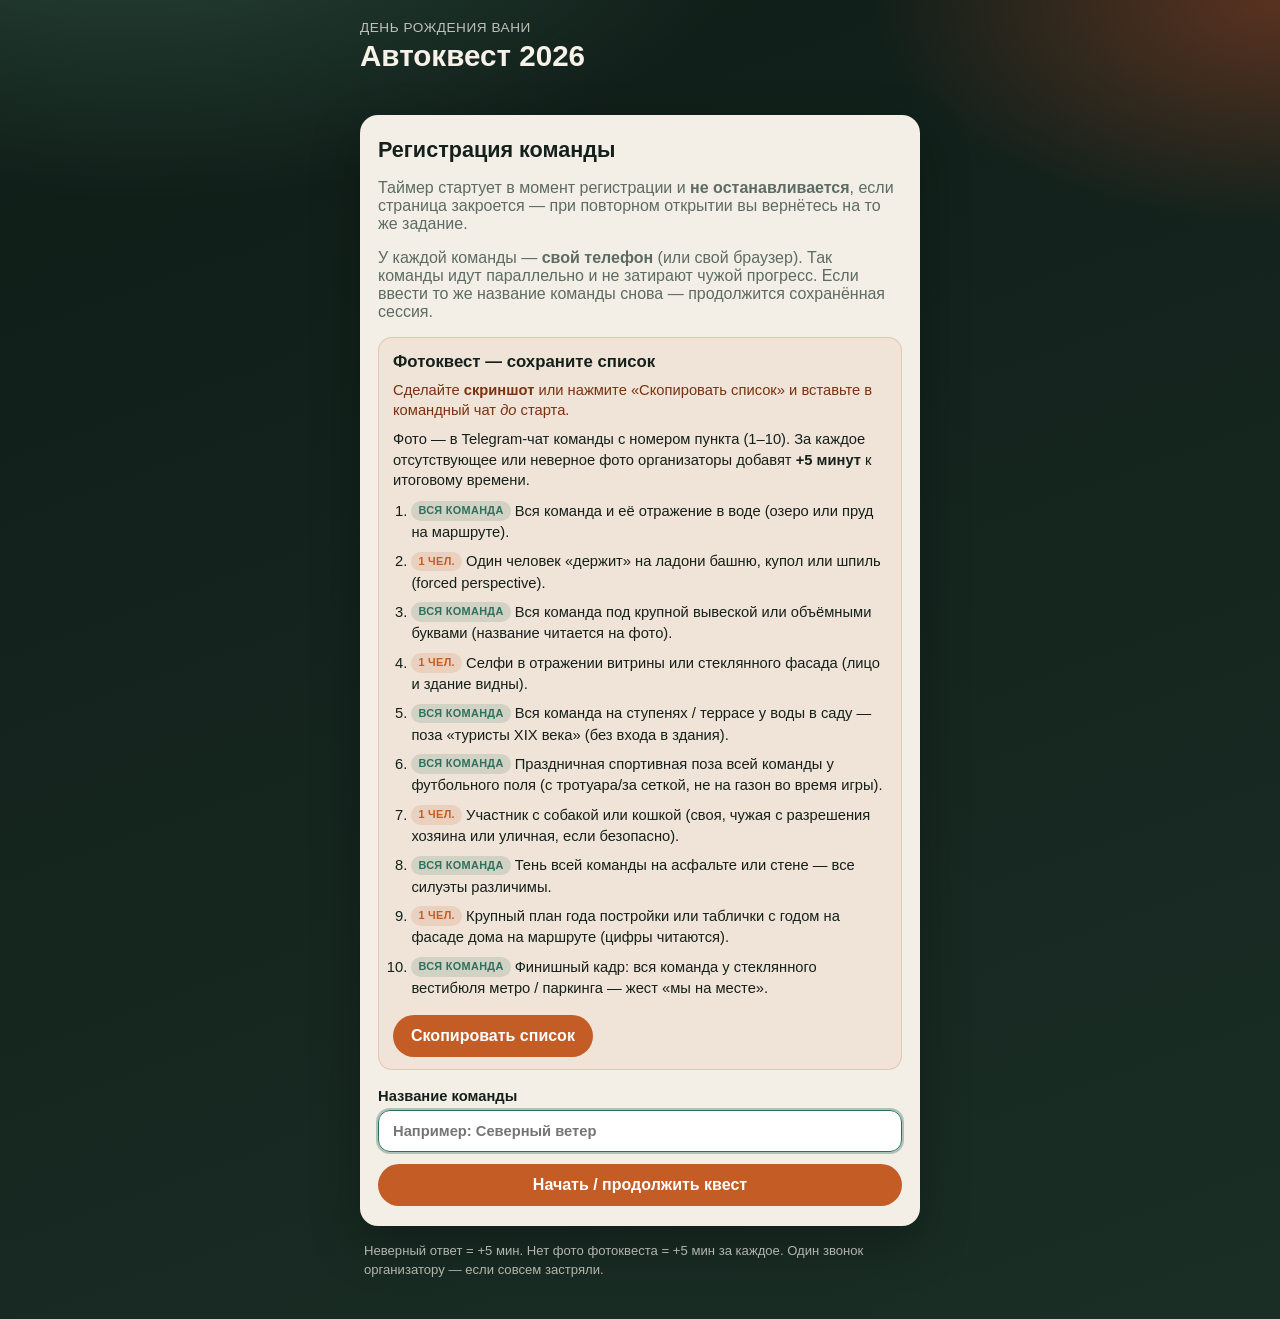
==== index.html @ 4f7bb00e "Publish autoquest 2026 static page for teams" ====
<!DOCTYPE html>
<html lang="ru">
<head>
  <meta charset="UTF-8" />
  <meta name="viewport" content="width=device-width, initial-scale=1, viewport-fit=cover" />
  <meta name="robots" content="noindex,nofollow" />
  <meta name="color-scheme" content="dark light" />
  <title>Автоквест 2026</title>
  <link rel="stylesheet" href="styles.css" />
</head>
<body>
  <div id="privacyShield" class="privacy-shield" hidden aria-hidden="true">
    <p>Автоквест</p>
    <p class="privacy-sub">Вернитесь на экран квеста</p>
  </div>

  <div class="app" id="appRoot">
    <header class="top">
      <div>
        <p class="eyebrow" id="questSubtitle">День рождения</p>
        <h1 id="questTitle">Автоквест 2026</h1>
      </div>
      <div class="timer" id="timerWrap" hidden>
        <span id="liveTimer">0:00</span>
        <small id="penaltyBadge"></small>
      </div>
    </header>

    <p class="save-hint" id="saveHint" aria-live="polite"></p>

    <section class="card" data-screen="register">
      <h2>Регистрация команды</h2>
      <p class="muted">
        Таймер стартует в момент регистрации и <strong>не останавливается</strong>, если страница закроется —
        при повторном открытии вы вернётесь на то же задание.
      </p>
      <p class="muted">
        У каждой команды — <strong>свой телефон</strong> (или свой браузер). Так команды идут параллельно и не затирают чужой прогресс.
        Если ввести то же название команды снова — продолжится сохранённая сессия.
      </p>

      <div class="photo-memo" id="photoMemo">
        <h3>Фотоквест — сохраните список</h3>
        <p class="warn-line">
          Сделайте <strong>скриншот</strong> или нажмите «Скопировать список» и вставьте в командный чат
          <em>до</em> старта.
        </p>
        <p class="rule-line">
          Фото — в Telegram-чат команды с номером пункта (1–10).
          За каждое отсутствующее или неверное фото организаторы добавят
          <strong>+5 минут</strong> к итоговому времени.
        </p>
        <ol class="photo-list" id="photoListRegister"></ol>
        <div class="row">
          <button type="button" class="btn primary" id="copyPhotoList">Скопировать список</button>
        </div>
        <p class="copy-status" id="copyPhotoStatus" hidden></p>
      </div>

      <form id="registerForm" class="stack">
        <label>
          Название команды
          <input id="teamName" name="team" autocomplete="off" required maxlength="60" placeholder="Например: Северный ветер" />
        </label>
        <button type="submit" class="btn primary">Начать / продолжить квест</button>
      </form>
    </section>

    <section class="card" data-screen="resume" hidden>
      <h2>Продолжить?</h2>
      <p>На этом устройстве уже есть команда <strong id="resumeTeam"></strong>.</p>
      <p class="muted" id="resumeStep"></p>
      <div class="row">
        <button type="button" class="btn primary" id="resumeBtn">Продолжить</button>
      </div>
    </section>

    <section class="card" data-screen="quest" hidden>
      <div class="meta">
        <span class="badge" id="stepBadge">Загадка</span>
        <span id="progressText">Шаг 1</span>
      </div>
      <div class="progress"><i id="progressBar"></i></div>
      <p class="team-line">Команда: <strong id="teamLabel"></strong></p>

      <details class="photo-mini">
        <summary>Фотоквест (памятка) — +5 мин за каждое фото</summary>
        <p class="muted small">Список должны были сохранить в чат на старте. Кратко:</p>
        <ol class="photo-list compact" id="photoListQuest"></ol>
      </details>

      <h2 id="stepTitle">Задание</h2>
      <div class="question" id="stepQuestion"></div>
      <p class="hint" id="stepHint" hidden></p>
      <form id="answerForm" class="stack">
        <label>
          Ответ
          <input id="answerInput" autocomplete="off" autocorrect="off" enterkeyhint="done" required />
        </label>
        <button type="submit" class="btn primary" id="answerSubmit">Отправить</button>
      </form>
      <p class="feedback" id="feedback" aria-live="polite"></p>
    </section>

    <section class="card" data-screen="finish" hidden>
      <div id="finishBody"></div>
      <div class="finish-stats">
        <p>Команда: <strong id="finalTeam"></strong></p>
        <p class="big-time">Ваше время: <strong id="finalTime"></strong></p>
        <p class="muted" id="finalPenalty"></p>
        <p class="warn-line" id="photoFinishNote"></p>
      </div>
      <details class="export">
        <summary>Данные для организаторов (если таблица недоступна)</summary>
        <textarea id="exportBox" class="allow-select" readonly rows="10"></textarea>
        <button type="button" class="btn" id="copyExport">Скопировать итог</button>
      </details>
    </section>

    <footer class="foot">
      <p>Неверный ответ = +5 мин. Нет фото фотоквеста = +5 мин за каждое. Один звонок организатору — если совсем застряли.</p>
    </footer>
  </div>

  <script src="js/config.js"></script>
  <script src="js/quests.js"></script>
  <script src="js/app.js"></script>
</body>
</html>
---- styles.css ----
:root {
  --bg: #0f1c17;
  --bg2: #1a2e26;
  --card: #f4efe6;
  --ink: #14201b;
  --muted: #5c6b63;
  --accent: #c45c26;
  --accent2: #2f6f5e;
  --bad: #9b2c2c;
  --good: #1f6b4a;
  --line: rgba(20, 32, 27, 0.12);
  --shadow: 0 18px 50px rgba(0, 0, 0, 0.28);
  --radius: 18px;
  --font: "Segoe UI", "Trebuchet MS", sans-serif;
}

* { box-sizing: border-box; }

html, body {
  margin: 0;
  min-height: 100%;
  font-family: var(--font);
  color: var(--ink);
  background:
    radial-gradient(1200px 600px at 10% -10%, #2a4a3d 0%, transparent 55%),
    radial-gradient(900px 500px at 100% 0%, #5a3220 0%, transparent 45%),
    linear-gradient(160deg, var(--bg), var(--bg2));
  -webkit-user-select: none;
  user-select: none;
  -webkit-touch-callout: none;
  -webkit-tap-highlight-color: transparent;
}

body {
  padding: 20px 14px 40px;
}

/* копирование только там, где нужно вводить / экспортировать */
input,
textarea,
.allow-select {
  -webkit-user-select: text !important;
  user-select: text !important;
  -webkit-touch-callout: default;
}

.privacy-shield {
  position: fixed;
  inset: 0;
  z-index: 99999;
  display: flex;
  flex-direction: column;
  align-items: center;
  justify-content: center;
  gap: 8px;
  background: #0a1210;
  color: #f7f1e8;
  font-size: 1.4rem;
  font-weight: 700;
  letter-spacing: 0.04em;
}

.privacy-shield[hidden] {
  display: none !important;
}

.privacy-sub {
  margin: 0;
  font-size: 0.95rem;
  font-weight: 500;
  opacity: 0.7;
}

body.privacy-on .app {
  filter: blur(28px);
  opacity: 0;
  pointer-events: none;
}

.app {
  width: min(560px, 100%);
  margin: 0 auto;
}

.top {
  display: flex;
  justify-content: space-between;
  gap: 12px;
  align-items: flex-start;
  color: #f7f1e8;
  margin-bottom: 16px;
}

.eyebrow {
  margin: 0 0 4px;
  opacity: 0.75;
  font-size: 0.85rem;
  letter-spacing: 0.04em;
  text-transform: uppercase;
}

.top h1 {
  margin: 0;
  font-size: clamp(1.4rem, 4vw, 1.85rem);
  line-height: 1.15;
}

.timer {
  text-align: right;
  background: rgba(255, 255, 255, 0.08);
  border: 1px solid rgba(255, 255, 255, 0.12);
  border-radius: 14px;
  padding: 8px 12px;
  min-width: 96px;
}

.timer span {
  display: block;
  font-variant-numeric: tabular-nums;
  font-size: 1.25rem;
  font-weight: 700;
}

.timer small {
  display: block;
  margin-top: 2px;
  color: #f0b090;
  font-size: 0.72rem;
}

.card {
  background: var(--card);
  border-radius: var(--radius);
  padding: 22px 18px 20px;
  box-shadow: var(--shadow);
}

.card h2 {
  margin: 0 0 10px;
  font-size: 1.35rem;
}

.muted { color: var(--muted); }

.stack {
  display: grid;
  gap: 12px;
  margin-top: 14px;
}

label {
  display: grid;
  gap: 6px;
  font-size: 0.92rem;
  font-weight: 600;
}

input, textarea {
  width: 100%;
  border: 1px solid var(--line);
  border-radius: 12px;
  padding: 12px 14px;
  font: inherit;
  background: #fff;
  color: var(--ink);
}

input:focus, textarea:focus {
  outline: 2px solid rgba(47, 111, 94, 0.35);
  border-color: var(--accent2);
}

.btn {
  appearance: none;
  border: 0;
  border-radius: 999px;
  padding: 12px 18px;
  font: inherit;
  font-weight: 700;
  cursor: pointer;
  background: #d9d0c3;
  color: var(--ink);
}

.btn.primary {
  background: var(--accent);
  color: #fff;
}

.btn.ghost {
  background: transparent;
  border: 1px solid var(--line);
}

.row {
  display: flex;
  flex-wrap: wrap;
  gap: 10px;
  margin-top: 16px;
}

.meta {
  display: flex;
  justify-content: space-between;
  align-items: center;
  gap: 8px;
  margin-bottom: 10px;
  color: var(--muted);
  font-size: 0.9rem;
}

.badge {
  display: inline-block;
  padding: 4px 10px;
  border-radius: 999px;
  background: rgba(47, 111, 94, 0.12);
  color: var(--accent2);
  font-weight: 700;
  font-size: 0.78rem;
  text-transform: uppercase;
  letter-spacing: 0.04em;
}

.progress {
  height: 6px;
  background: rgba(20, 32, 27, 0.08);
  border-radius: 999px;
  overflow: hidden;
  margin-bottom: 12px;
}

.progress i {
  display: block;
  height: 100%;
  width: 0;
  background: linear-gradient(90deg, var(--accent2), var(--accent));
  border-radius: inherit;
  transition: width 0.35s ease;
}

.team-line {
  margin: 0 0 8px;
  font-size: 0.92rem;
  color: var(--muted);
}

.question {
  margin: 8px 0 14px;
  font-size: 1.05rem;
  line-height: 1.45;
  white-space: pre-wrap;
}

.hint {
  margin: -6px 0 12px;
  color: var(--muted);
  font-size: 0.9rem;
}

.feedback {
  min-height: 1.4em;
  margin: 12px 0 0;
  font-weight: 600;
}

.feedback.bad { color: var(--bad); }
.feedback.good { color: var(--good); }

.finish-stats {
  margin: 18px 0;
  padding: 14px;
  border-radius: 14px;
  background: rgba(47, 111, 94, 0.08);
}

.big-time {
  font-size: 1.2rem;
  margin: 8px 0;
}

.export {
  margin-top: 12px;
}

.export textarea {
  margin: 10px 0;
  font-family: ui-monospace, Consolas, monospace;
  font-size: 0.78rem;
}

.foot {
  color: rgba(247, 241, 232, 0.7);
  font-size: 0.82rem;
  line-height: 1.4;
  margin-top: 16px;
  padding: 0 4px;
}

.foot p { margin: 0; }

.photo-memo {
  margin: 16px 0 18px;
  padding: 14px 14px 12px;
  border-radius: 14px;
  background: rgba(196, 92, 38, 0.08);
  border: 1px solid rgba(196, 92, 38, 0.22);
}

.photo-memo h3 {
  margin: 0 0 8px;
  font-size: 1.05rem;
}

.warn-line {
  margin: 0 0 8px;
  line-height: 1.4;
  color: #7a3210;
  font-size: 0.92rem;
}

.rule-line {
  margin: 0 0 10px;
  line-height: 1.4;
  font-size: 0.92rem;
}

.photo-list {
  margin: 0 0 12px;
  padding-left: 1.25em;
  line-height: 1.45;
  font-size: 0.92rem;
}

.photo-list li { margin-bottom: 8px; }

.photo-list.compact {
  font-size: 0.85rem;
  margin-bottom: 0;
}

.photo-list.compact li { margin-bottom: 6px; }

.tag {
  display: inline-block;
  font-size: 0.68rem;
  font-weight: 700;
  letter-spacing: 0.03em;
  text-transform: uppercase;
  padding: 2px 7px;
  border-radius: 999px;
  vertical-align: middle;
  position: relative;
  top: -1px;
}

.tag.team {
  background: rgba(47, 111, 94, 0.16);
  color: var(--accent2);
}

.tag.solo {
  background: rgba(196, 92, 38, 0.14);
  color: var(--accent);
}

.photo-mini {
  margin: 0 0 14px;
  padding: 8px 10px;
  border-radius: 12px;
  background: rgba(20, 32, 27, 0.04);
  border: 1px solid var(--line);
  font-size: 0.9rem;
}

.photo-mini summary {
  cursor: pointer;
  font-weight: 700;
  color: var(--accent2);
}

.photo-mini .small { font-size: 0.82rem; margin: 8px 0; }

.copy-status {
  margin: 8px 0 0;
  font-size: 0.88rem;
  font-weight: 600;
  color: var(--good);
}

.save-hint {
  min-height: 1.2em;
  margin: 0 0 10px;
  padding: 0 4px;
  color: rgba(247, 241, 232, 0.78);
  font-size: 0.82rem;
  line-height: 1.35;
}

[hidden] { display: none !important; }

@media (max-width: 420px) {
  .top { flex-direction: column; }
  .timer { align-self: stretch; text-align: left; }
}
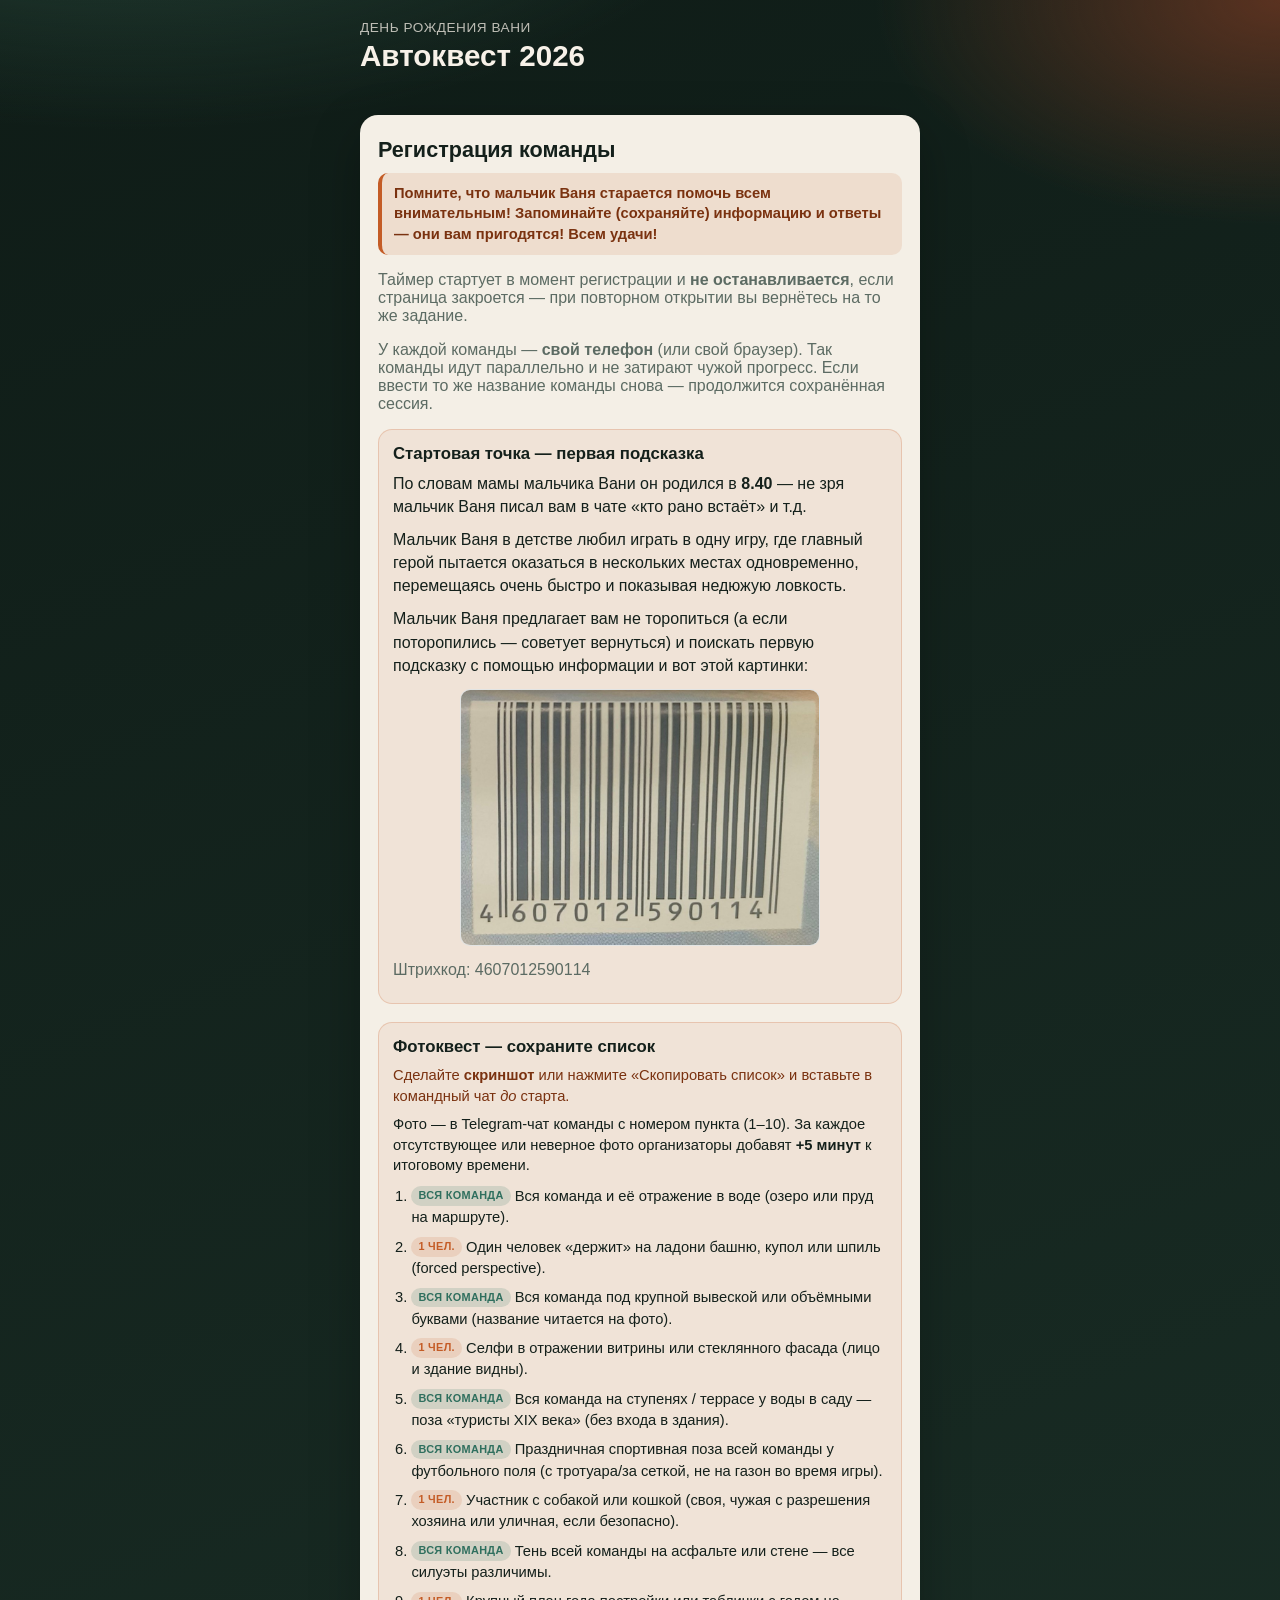
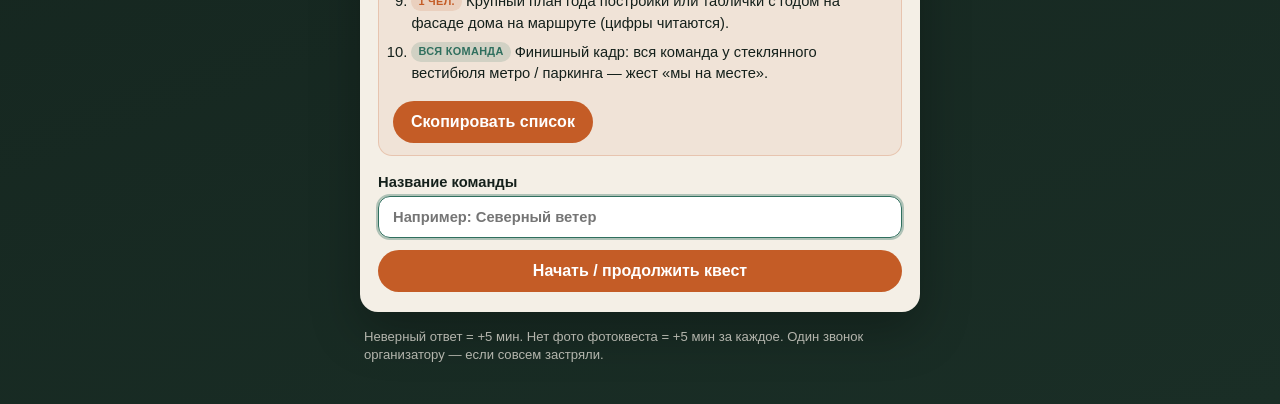
==== commit a897ff10: "Add on-site tasks, start barcode, fix mobile CSS paths" ====
--- a/index.html
+++ b/index.html
@@ -6,6 +6,7 @@
   <meta name="robots" content="noindex,nofollow" />
   <meta name="color-scheme" content="dark light" />
   <title>Автоквест 2026</title>
+  <base href="https://kseniajarikova.github.io/autoquest-2026/" />
   <link rel="stylesheet" href="styles.css" />
 </head>
 <body>
@@ -30,6 +31,9 @@
 
     <section class="card" data-screen="register">
       <h2>Регистрация команды</h2>
+      <p class="vanya-warn card-warn">
+        Помните, что мальчик Ваня старается помочь всем внимательным! Запоминайте (сохраняйте) информацию и ответы — они вам пригодятся! Всем удачи!
+      </p>
       <p class="muted">
         Таймер стартует в момент регистрации и <strong>не останавливается</strong>, если страница закроется —
         при повторном открытии вы вернётесь на то же задание.
@@ -38,6 +42,15 @@
         У каждой команды — <strong>свой телефон</strong> (или свой браузер). Так команды идут параллельно и не затирают чужой прогресс.
         Если ввести то же название команды снова — продолжится сохранённая сессия.
       </p>
+
+      <div class="photo-memo start-memo">
+        <h3>Стартовая точка — первая подсказка</h3>
+        <p>По словам мамы мальчика Вани он родился в <strong>8.40</strong> — не зря мальчик Ваня писал вам в чате «кто рано встаёт» и т.д.</p>
+        <p>Мальчик Ваня в детстве любил играть в одну игру, где главный герой пытается оказаться в нескольких местах одновременно, перемещаясь очень быстро и показывая недюжую ловкость.</p>
+        <p>Мальчик Ваня предлагает вам не торопиться (а если поторопились — советует вернуться) и поискать первую подсказку с помощью информации и вот этой картинки:</p>
+        <img class="quest-img" src="images/barcode.png" alt="Штрихкод" />
+        <p class="muted">Штрихкод: 4607012590114</p>
+      </div>
 
       <div class="photo-memo" id="photoMemo">
         <h3>Фотоквест — сохраните список</h3>
--- a/styles.css
+++ b/styles.css
@@ -387,6 +387,34 @@
   color: var(--good);
 }
 
+.quest-img {
+  display: block;
+  width: min(100%, 360px);
+  height: auto;
+  margin: 12px auto;
+  border-radius: 10px;
+  background: #fff;
+  border: 1px solid var(--line);
+}
+
+.vanya-warn {
+  margin: 0 0 14px;
+  padding: 10px 12px;
+  border-radius: 10px;
+  background: rgba(196, 92, 38, 0.12);
+  border-left: 4px solid var(--accent);
+  color: #7a3210;
+  font-size: 0.92rem;
+  line-height: 1.4;
+  font-weight: 600;
+}
+
+.card-warn { margin-bottom: 14px; }
+
+.start-memo p { margin: 0 0 10px; line-height: 1.45; }
+
+.question img { max-width: 100%; }
+
 .save-hint {
   min-height: 1.2em;
   margin: 0 0 10px;
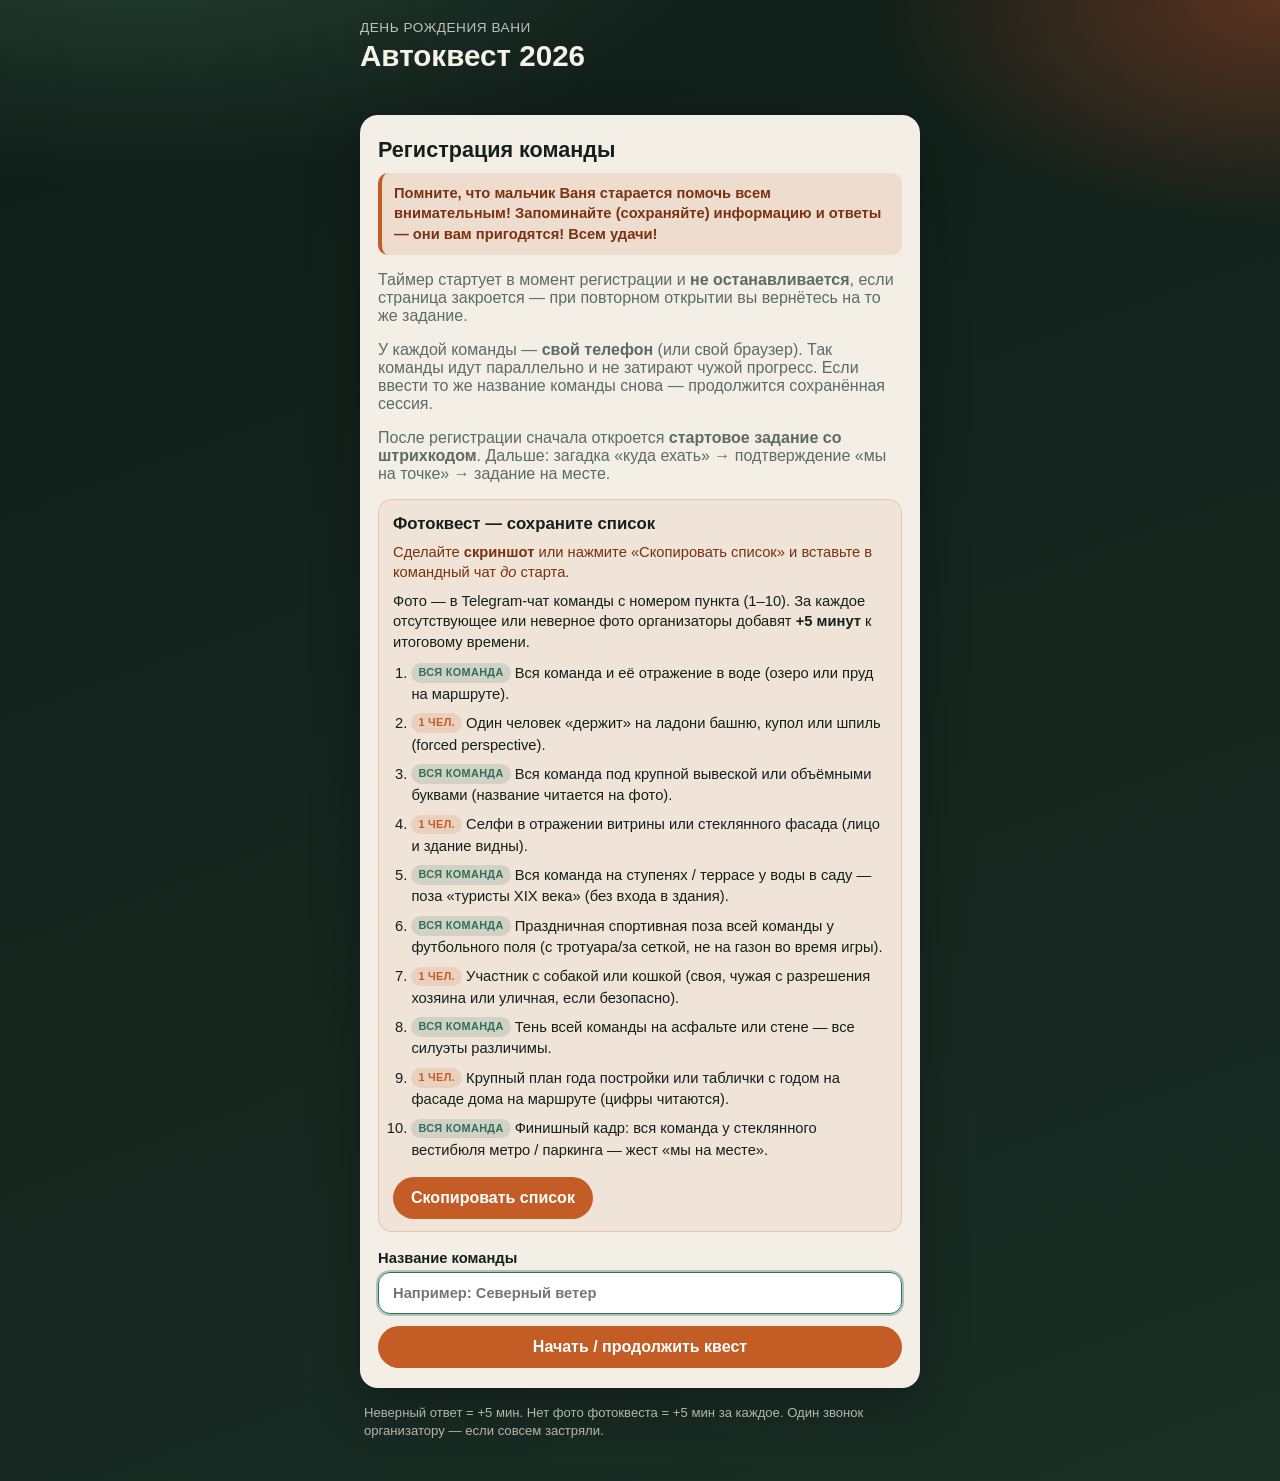
==== commit e7cd7794: "Flow: barcode start, then quiz, arrive confirm, on-site task" ====
--- a/index.html
+++ b/index.html
@@ -43,14 +43,10 @@
         Если ввести то же название команды снова — продолжится сохранённая сессия.
       </p>
 
-      <div class="photo-memo start-memo">
-        <h3>Стартовая точка — первая подсказка</h3>
-        <p>По словам мамы мальчика Вани он родился в <strong>8.40</strong> — не зря мальчик Ваня писал вам в чате «кто рано встаёт» и т.д.</p>
-        <p>Мальчик Ваня в детстве любил играть в одну игру, где главный герой пытается оказаться в нескольких местах одновременно, перемещаясь очень быстро и показывая недюжую ловкость.</p>
-        <p>Мальчик Ваня предлагает вам не торопиться (а если поторопились — советует вернуться) и поискать первую подсказку с помощью информации и вот этой картинки:</p>
-        <img class="quest-img" src="images/barcode.png" alt="Штрихкод" />
-        <p class="muted">Штрихкод: 4607012590114</p>
-      </div>
+      <p class="muted">
+        После регистрации сначала откроется <strong>стартовое задание со штрихкодом</strong>.
+        Дальше: загадка «куда ехать» → подтверждение «мы на точке» → задание на месте.
+      </p>
 
       <div class="photo-memo" id="photoMemo">
         <h3>Фотоквест — сохраните список</h3>
@@ -85,6 +81,24 @@
       <p class="muted" id="resumeStep"></p>
       <div class="row">
         <button type="button" class="btn primary" id="resumeBtn">Продолжить</button>
+      </div>
+    </section>
+
+    <section class="card" data-screen="arrive" hidden>
+      <div class="meta">
+        <span class="badge">На точке?</span>
+        <span id="arriveProgress">Шаг</span>
+      </div>
+      <div class="progress"><i id="arriveProgressBar"></i></div>
+      <p class="team-line">Команда: <strong id="arriveTeam"></strong></p>
+      <h2>Вы уже на точке?</h2>
+      <p class="arrive-place">Точка: <strong id="arrivePlace"></strong></p>
+      <p class="muted">
+        Откройте задание на месте только когда команда реально стоит у объекта.
+        Раньше — не надо: подсказки рассчитаны на осмотр с места.
+      </p>
+      <div class="row">
+        <button type="button" class="btn primary" id="arriveConfirm">Да, мы на месте</button>
       </div>
     </section>
 
--- a/styles.css
+++ b/styles.css
@@ -142,6 +142,11 @@
 
 .muted { color: var(--muted); }
 
+.arrive-place {
+  font-size: 1.1rem;
+  margin: 12px 0 8px;
+}
+
 .stack {
   display: grid;
   gap: 12px;
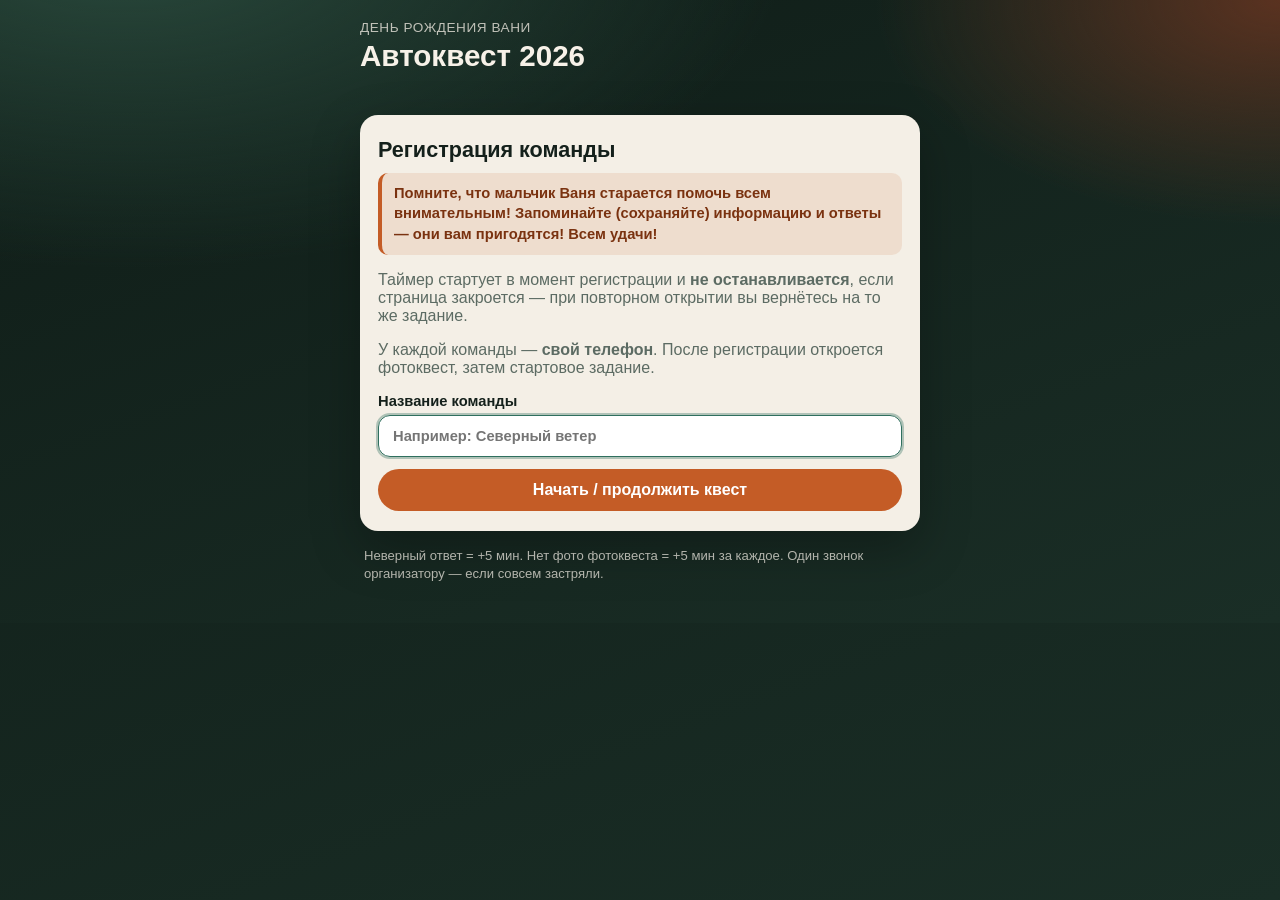
==== commit b51fdc87: "Photo slide, brand start answer, Lev address quiz, arrive times" ====
--- a/index.html
+++ b/index.html
@@ -39,32 +39,8 @@
         при повторном открытии вы вернётесь на то же задание.
       </p>
       <p class="muted">
-        У каждой команды — <strong>свой телефон</strong> (или свой браузер). Так команды идут параллельно и не затирают чужой прогресс.
-        Если ввести то же название команды снова — продолжится сохранённая сессия.
+        У каждой команды — <strong>свой телефон</strong>. После регистрации откроется фотоквест, затем стартовое задание.
       </p>
-
-      <p class="muted">
-        После регистрации сначала откроется <strong>стартовое задание со штрихкодом</strong>.
-        Дальше: загадка «куда ехать» → подтверждение «мы на точке» → задание на месте.
-      </p>
-
-      <div class="photo-memo" id="photoMemo">
-        <h3>Фотоквест — сохраните список</h3>
-        <p class="warn-line">
-          Сделайте <strong>скриншот</strong> или нажмите «Скопировать список» и вставьте в командный чат
-          <em>до</em> старта.
-        </p>
-        <p class="rule-line">
-          Фото — в Telegram-чат команды с номером пункта (1–10).
-          За каждое отсутствующее или неверное фото организаторы добавят
-          <strong>+5 минут</strong> к итоговому времени.
-        </p>
-        <ol class="photo-list" id="photoListRegister"></ol>
-        <div class="row">
-          <button type="button" class="btn primary" id="copyPhotoList">Скопировать список</button>
-        </div>
-        <p class="copy-status" id="copyPhotoStatus" hidden></p>
-      </div>
 
       <form id="registerForm" class="stack">
         <label>
@@ -73,6 +49,28 @@
         </label>
         <button type="submit" class="btn primary">Начать / продолжить квест</button>
       </form>
+    </section>
+
+    <section class="card" data-screen="photo" hidden>
+      <h2>Фотоквест</h2>
+      <p class="warn-line">
+        Сделайте <strong>скриншот</strong> или нажмите «Скопировать список» и вставьте в командный чат
+        <em>до</em> старта маршрута.
+      </p>
+      <p class="rule-line">
+        Фото — в Telegram-чат команды с номером пункта (1–10).
+        За каждое отсутствующее или неверное фото организаторы добавят
+        <strong>+5 минут</strong> к итоговому времени.
+      </p>
+      <ol class="photo-list" id="photoListRegister"></ol>
+      <div class="row">
+        <button type="button" class="btn" id="copyPhotoList">Скопировать список</button>
+      </div>
+      <p class="copy-status" id="copyPhotoStatus" hidden></p>
+      <p class="muted" style="margin-top:16px">Когда список сохранён в чат — подтвердите готовность.</p>
+      <div class="row">
+        <button type="button" class="btn primary" id="photoReadyBtn">Готовы? Начать маршрут</button>
+      </div>
     </section>
 
     <section class="card" data-screen="resume" hidden>
@@ -94,11 +92,10 @@
       <h2>Вы уже на точке?</h2>
       <p class="arrive-place">Точка: <strong id="arrivePlace"></strong></p>
       <p class="muted">
-        Откройте задание на месте только когда команда реально стоит у объекта.
-        Раньше — не надо: подсказки рассчитаны на осмотр с места.
+        Задание на месте откроется только после подтверждения.
       </p>
       <div class="row">
-        <button type="button" class="btn primary" id="arriveConfirm">Да, мы на месте</button>
+        <button type="button" class="btn primary" id="arriveConfirm">Мы на месте</button>
       </div>
     </section>
 
@@ -112,7 +109,7 @@
 
       <details class="photo-mini">
         <summary>Фотоквест (памятка) — +5 мин за каждое фото</summary>
-        <p class="muted small">Список должны были сохранить в чат на старте. Кратко:</p>
+        <p class="muted small">Список должны были сохранить в чат до старта. Кратко:</p>
         <ol class="photo-list compact" id="photoListQuest"></ol>
       </details>
 
--- a/styles.css
+++ b/styles.css
@@ -402,6 +402,12 @@
   border: 1px solid var(--line);
 }
 
+.quest-audio {
+  display: block;
+  width: min(100%, 360px);
+  margin: 8px auto 14px;
+}
+
 .vanya-warn {
   margin: 0 0 14px;
   padding: 10px 12px;
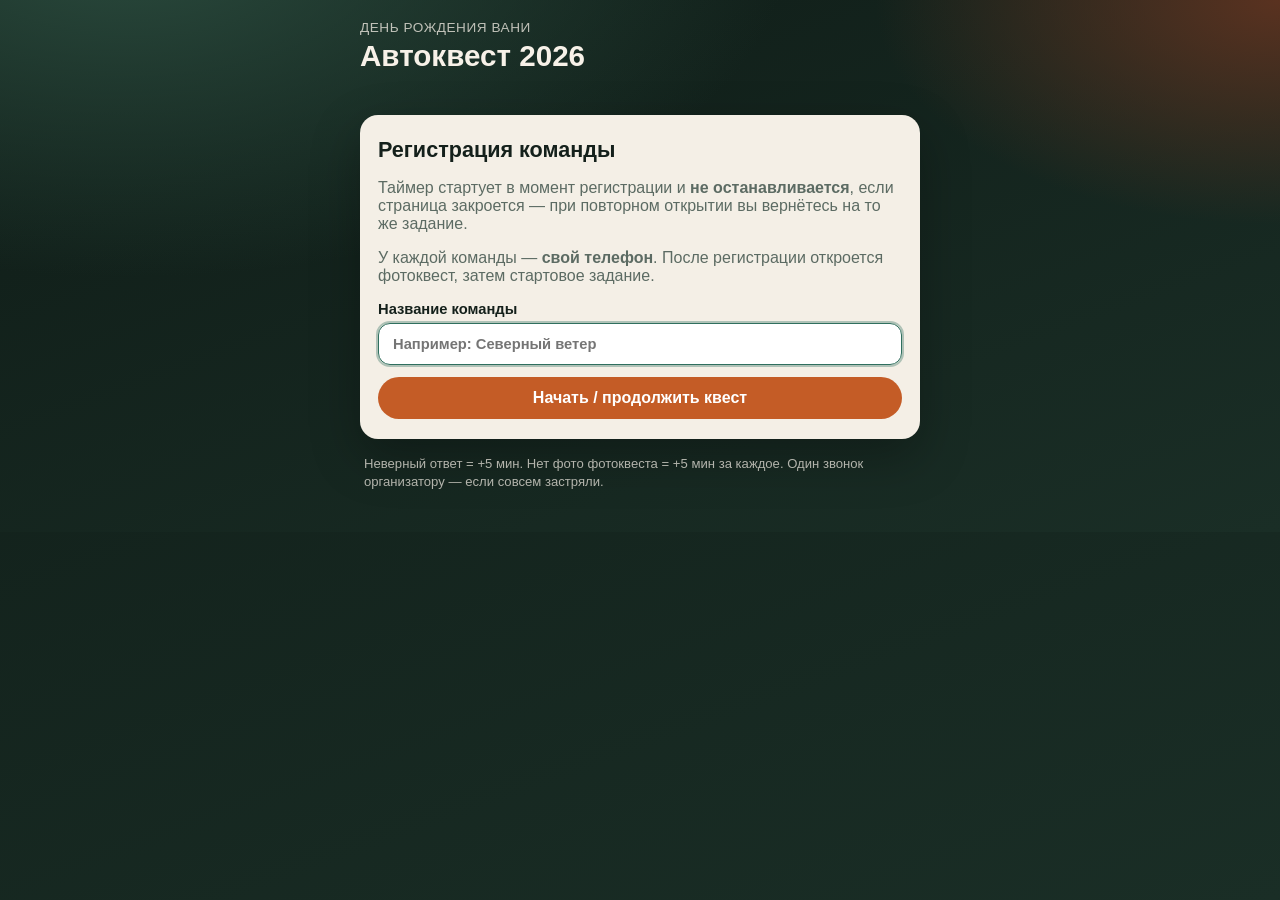
==== commit e0dcffc5: "Show Vanya attention banner only on start task" ====
--- a/index.html
+++ b/index.html
@@ -31,9 +31,6 @@
 
     <section class="card" data-screen="register">
       <h2>Регистрация команды</h2>
-      <p class="vanya-warn card-warn">
-        Помните, что мальчик Ваня старается помочь всем внимательным! Запоминайте (сохраняйте) информацию и ответы — они вам пригодятся! Всем удачи!
-      </p>
       <p class="muted">
         Таймер стартует в момент регистрации и <strong>не останавливается</strong>, если страница закроется —
         при повторном открытии вы вернётесь на то же задание.
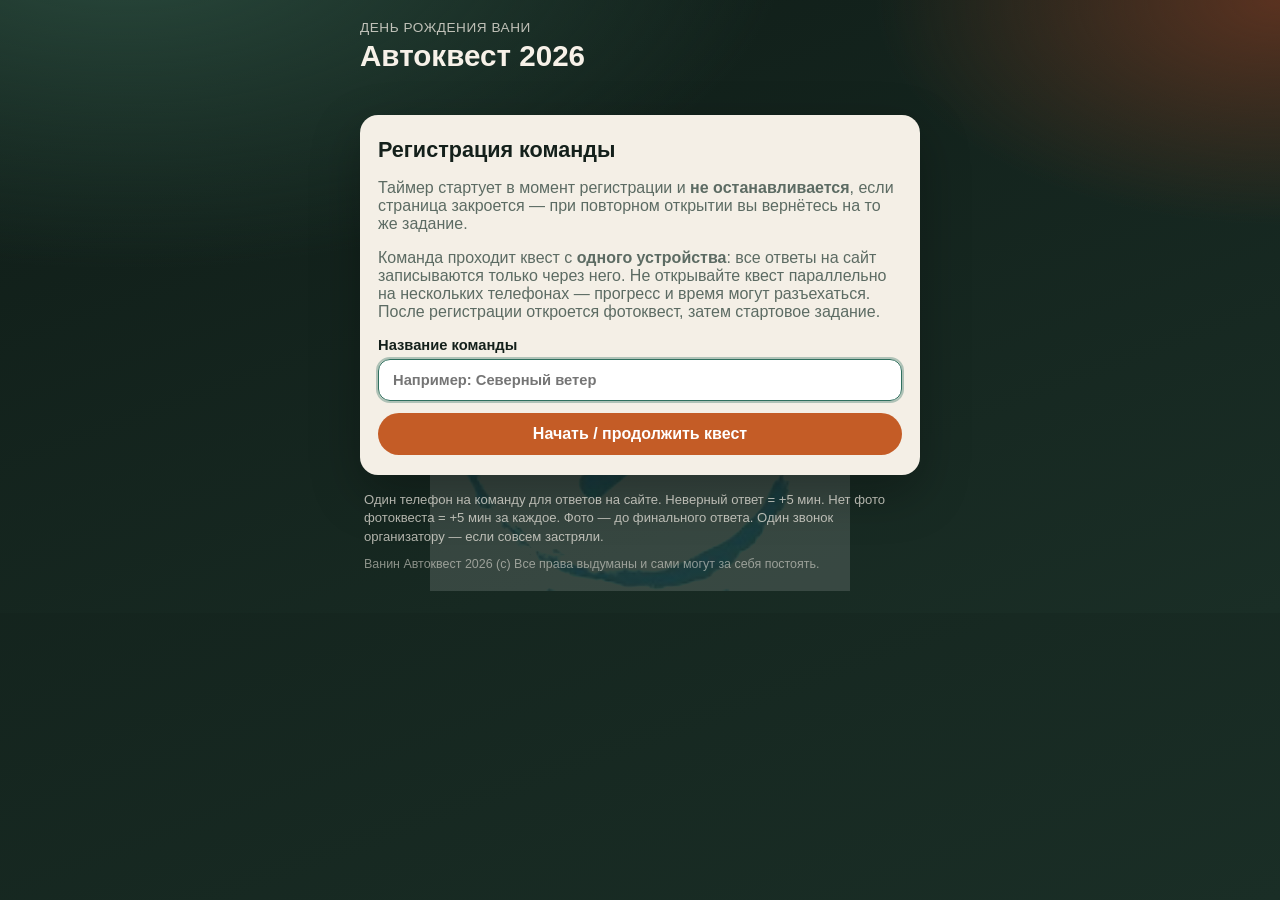
==== commit c9945815: "Publish quest updates: photo rules, q7 ciphers, finale wording Co-authored-by: Cursor <cursoragent@c" ====
--- a/index.html
+++ b/index.html
@@ -36,7 +36,9 @@
         при повторном открытии вы вернётесь на то же задание.
       </p>
       <p class="muted">
-        У каждой команды — <strong>свой телефон</strong>. После регистрации откроется фотоквест, затем стартовое задание.
+        Команда проходит квест с <strong>одного устройства</strong>: все ответы на сайт записываются
+        только через него. Не открывайте квест параллельно на нескольких телефонах — прогресс и время
+        могут разъехаться. После регистрации откроется фотоквест, затем стартовое задание.
       </p>
 
       <form id="registerForm" class="stack">
@@ -55,9 +57,19 @@
         <em>до</em> старта маршрута.
       </p>
       <p class="rule-line">
-        Фото — в Telegram-чат команды с номером пункта (1–10).
+        Фото отправляйте в Telegram-чат команды с <strong>номером пункта</strong> (1–10).
         За каждое отсутствующее или неверное фото организаторы добавят
         <strong>+5 минут</strong> к итоговому времени.
+      </p>
+      <p class="rule-line">
+        Если уже отправили фото, но позже сделали кадр лучше по той же теме — пришлите новое
+        с тем же номером и пометкой <strong>(замена)</strong>, например: <em>3 (замена)</em>.
+        Учитывается последняя замена по номеру.
+      </p>
+      <p class="rule-line">
+        <strong>Проверка фото — только на финише.</strong>
+        Как только вы правильно ответите на финальное задание, квест завершится —
+        после этого задания фотоквеста <strong>приниматься не будут</strong> (досылать фото поздно).
       </p>
       <ol class="photo-list" id="photoListRegister"></ol>
       <div class="row">
@@ -106,7 +118,10 @@
 
       <details class="photo-mini">
         <summary>Фотоквест (памятка) — +5 мин за каждое фото</summary>
-        <p class="muted small">Список должны были сохранить в чат до старта. Кратко:</p>
+        <p class="muted small">
+          Список — в чат до старта. Номер пункта под фото; лучший кадр по теме — с пометкой
+          <strong>(замена)</strong>. Проверка на финише; после финального ответа фото не принимаются.
+        </p>
         <ol class="photo-list compact" id="photoListQuest"></ol>
       </details>
 
@@ -139,7 +154,12 @@
     </section>
 
     <footer class="foot">
-      <p>Неверный ответ = +5 мин. Нет фото фотоквеста = +5 мин за каждое. Один звонок организатору — если совсем застряли.</p>
+      <p>
+        Один телефон на команду для ответов на сайте.
+        Неверный ответ = +5 мин. Нет фото фотоквеста = +5 мин за каждое.
+        Фото — до финального ответа. Один звонок организатору — если совсем застряли.
+      </p>
+      <p class="copy">Ванин Автоквест 2026 (с) Все права выдуманы и сами могут за себя постоять.</p>
     </footer>
   </div>
 
--- a/styles.css
+++ b/styles.css
@@ -33,6 +33,20 @@
 
 body {
   padding: 20px 14px 40px;
+  position: relative;
+}
+
+/* Логотип автоквеста — тихий фон */
+body::before {
+  content: "";
+  position: fixed;
+  inset: 0;
+  z-index: 0;
+  pointer-events: none;
+  background:
+    url("images/bg-logo.png") center 42% / min(72vw, 420px) no-repeat;
+  opacity: 0.14;
+  filter: brightness(1.35) contrast(1.05);
 }
 
 /* копирование только там, где нужно вводить / экспортировать */
@@ -78,6 +92,8 @@
 }
 
 .app {
+  position: relative;
+  z-index: 1;
   width: min(560px, 100%);
   margin: 0 auto;
 }
@@ -303,6 +319,12 @@
 
 .foot p { margin: 0; }
 
+.foot .copy {
+  margin-top: 10px;
+  opacity: 0.75;
+  font-size: 0.78rem;
+}
+
 .photo-memo {
   margin: 16px 0 18px;
   padding: 14px 14px 12px;
@@ -402,10 +424,60 @@
   border: 1px solid var(--line);
 }
 
+.quest-img.polybius-img {
+  width: min(100%, 420px);
+}
+
+.quest-img.fence-img {
+  width: min(100%, 520px);
+}
+
 .quest-audio {
   display: block;
   width: min(100%, 360px);
   margin: 8px auto 14px;
+}
+
+.polybius-wrap {
+  overflow-x: auto;
+  margin: 12px 0;
+  -webkit-overflow-scrolling: touch;
+}
+
+.polybius-board {
+  border-collapse: collapse;
+  margin: 0 auto;
+  font-size: 0.85rem;
+  font-variant-numeric: tabular-nums;
+  background: #fff;
+}
+
+.polybius-board th,
+.polybius-board td {
+  border: 1px solid var(--line);
+  width: 2rem;
+  height: 2rem;
+  text-align: center;
+  vertical-align: middle;
+  padding: 2px;
+}
+
+.polybius-board thead th,
+.polybius-board tbody th {
+  background: #e8e0d4;
+  font-weight: 700;
+  color: var(--muted);
+  font-size: 0.75rem;
+}
+
+.polybius-board tbody tr:nth-child(odd) td:nth-child(even),
+.polybius-board tbody tr:nth-child(even) td:nth-child(odd) {
+  background: #f0e6d8;
+}
+
+.polybius-board tbody tr:nth-child(odd) td:nth-child(odd),
+.polybius-board tbody tr:nth-child(even) td:nth-child(even) {
+  background: #fffdf8;
 }
 
 .vanya-warn {
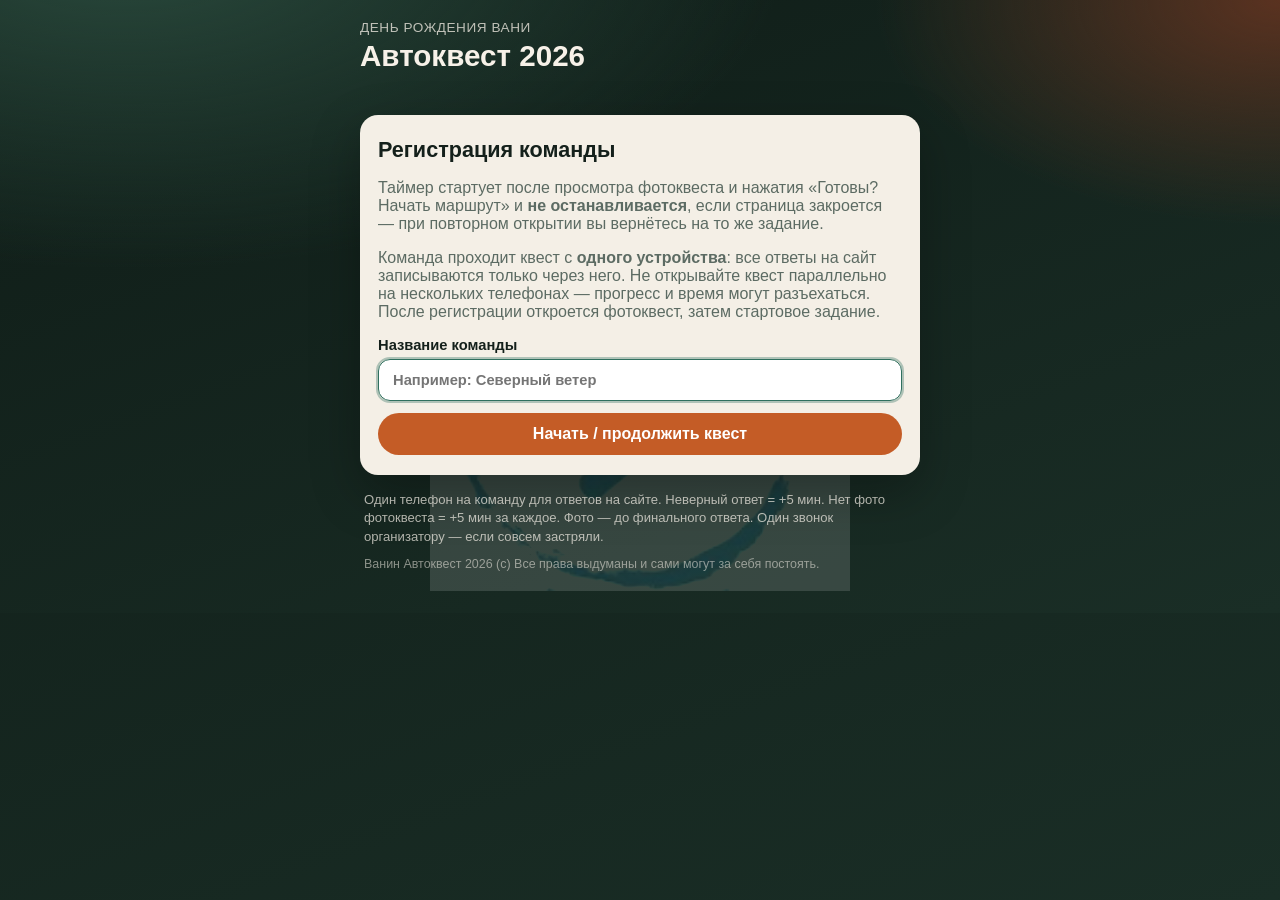
==== commit ef833c24: "Start timer after photo-ready; q1 location wording; always-check warning Co-authored-by: Cursor <cur" ====
--- a/index.html
+++ b/index.html
@@ -6,7 +6,7 @@
   <meta name="robots" content="noindex,nofollow" />
   <meta name="color-scheme" content="dark light" />
   <title>Автоквест 2026</title>
-  <base href="https://kseniajarikova.github.io/autoquest-2026/" />
+  <base href="./" />
   <link rel="stylesheet" href="styles.css" />
 </head>
 <body>
@@ -32,7 +32,8 @@
     <section class="card" data-screen="register">
       <h2>Регистрация команды</h2>
       <p class="muted">
-        Таймер стартует в момент регистрации и <strong>не останавливается</strong>, если страница закроется —
+        Таймер стартует после просмотра фотоквеста и нажатия «Готовы? Начать маршрут»
+        и <strong>не останавливается</strong>, если страница закроется —
         при повторном открытии вы вернётесь на то же задание.
       </p>
       <p class="muted">
--- a/styles.css
+++ b/styles.css
@@ -492,6 +492,13 @@
   font-weight: 600;
 }
 
+.vanya-warn-check {
+  background: rgba(155, 44, 44, 0.12);
+  border-left-color: #9b2c2c;
+  color: #7a1f1f;
+  text-align: center;
+}
+
 .card-warn { margin-bottom: 14px; }
 
 .start-memo p { margin: 0 0 10px; line-height: 1.45; }
